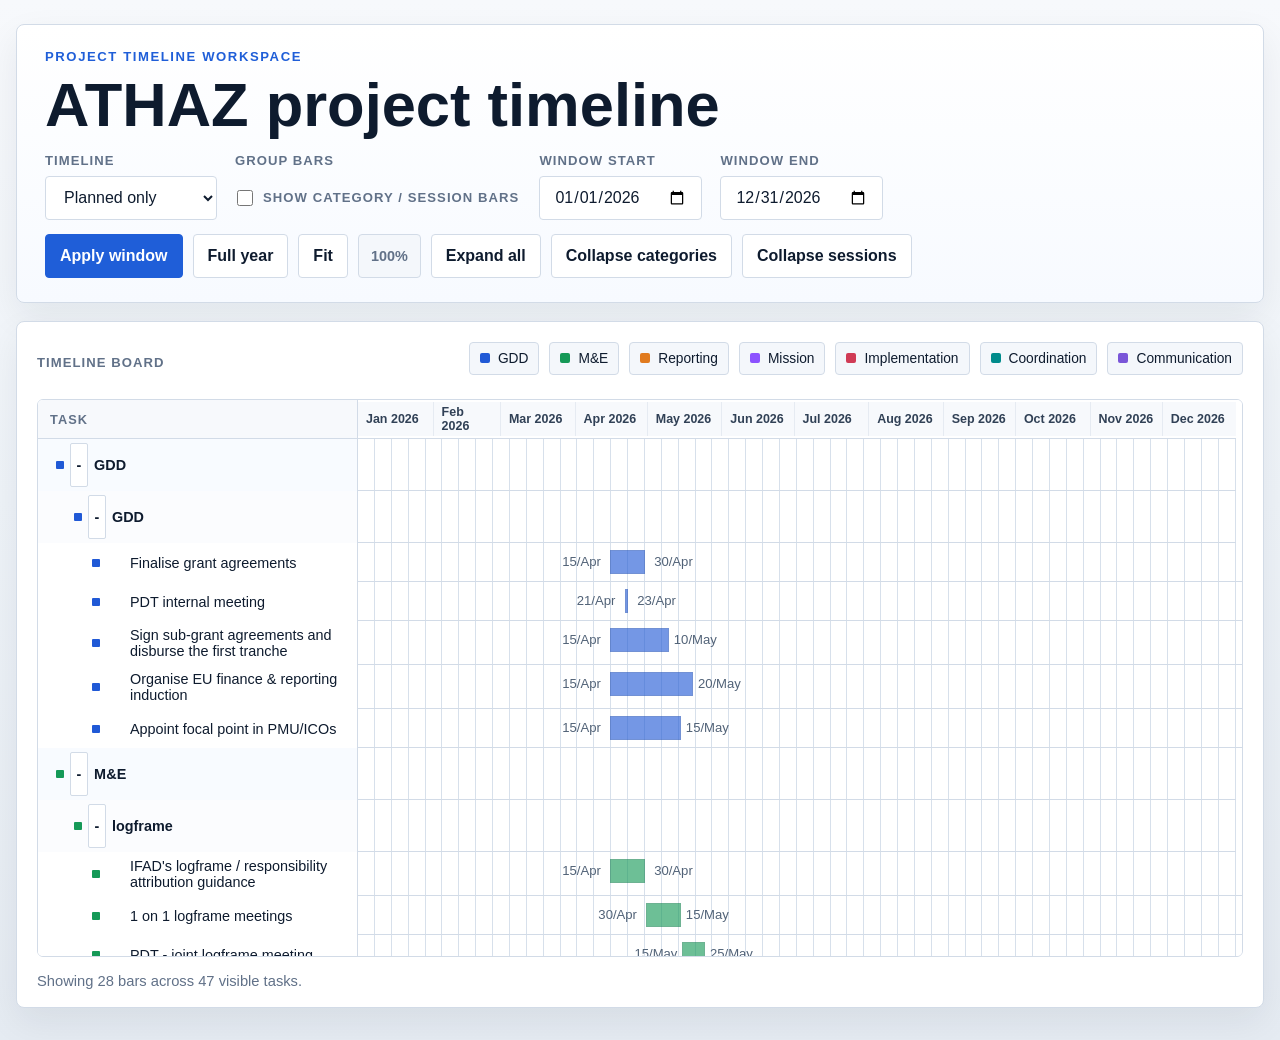
==== web/index.html @ 3be42eca "Initial project setup" ====
<!DOCTYPE html>
<html lang="en">
<head>
  <meta charset="UTF-8">
  <meta name="viewport" content="width=device-width, initial-scale=1.0">
  <title>Collaborative Gantt Manager</title>
  <link rel="stylesheet" href="style.css">
</head>
<body>
  <main class="page-shell">
    <section class="hero">
      <p id="workspace-label" class="eyebrow">Project Timeline Workspace</p>
      <h1 id="project-title">Collaborative Gantt Manager</h1>
      <p id="project-subtitle" class="summary"></p>
      <div class="toolbar">
        <div class="control-group">
          <label for="timeline-mode">Timeline</label>
          <select id="timeline-mode">
            <option value="planned" selected>Planned only</option>
            <option value="actual">Actual only</option>
            <option value="both">Planned + Actual</option>
          </select>
        </div>
        <div class="control-group control-check">
          <label for="show-group-bars">Group Bars</label>
          <label class="check-row">
            <input id="show-group-bars" type="checkbox">
            <span>Show CATEGORY / SESSION bars</span>
          </label>
        </div>
        <div class="control-group">
          <label for="range-start">Window Start</label>
          <input id="range-start" type="date">
        </div>
        <div class="control-group">
          <label for="range-end">Window End</label>
          <input id="range-end" type="date">
        </div>
        <div class="button-group">
          <button id="apply-range" type="button">Apply window</button>
          <button id="reset-range" type="button">Full year</button>
          <button id="zoom-fit" type="button">Fit</button>
          <span id="zoom-level" class="zoom-level">100%</span>
          <button id="expand-all" type="button">Expand all</button>
          <button id="collapse-categories" type="button">Collapse categories</button>
          <button id="collapse-sessions" type="button">Collapse sessions</button>
        </div>
      </div>
    </section>
    <section class="board">
      <div class="board-title">
        <div>
          <p class="board-kicker">Timeline Board</p>
        </div>
        <div id="legend" class="legend"></div>
      </div>
      <div id="gantt" class="gantt-frame"></div>
      <div id="status" class="status"></div>
    </section>
  </main>
  <script src="app.js"></script>
</body>
</html>
---- web/style.css ----
:root {
  --bg: #edf2f8;
  --panel: #ffffff;
  --panel-strong: #f4f7fb;
  --text: #0e1b2e;
  --muted: #617188;
  --accent: #1f5ed8;
  --accent-strong: #173f93;
  --line: #d2dbe7;
  --line-strong: #b8c5d7;
  --shadow: 0 14px 36px rgba(15, 23, 42, 0.07);
}

* {
  box-sizing: border-box;
}

body {
  margin: 0;
  min-height: 100vh;
  font-family: Arial, Helvetica, sans-serif;
  color: var(--text);
  background:
    linear-gradient(180deg, #f7f9fc 0%, #eef3f8 48%, #e5ebf2 100%);
}

.page-shell {
  width: min(1480px, calc(100vw - 32px));
  margin: 24px auto 32px;
  display: grid;
  gap: 18px;
}

.board {
  background: var(--panel);
  border: 1px solid var(--line);
  border-radius: 8px;
  box-shadow: var(--shadow);
}

.hero {
  background: linear-gradient(180deg, #ffffff 0%, #f7faff 100%);
  border: 1px solid var(--line);
  border-radius: 8px;
  box-shadow: var(--shadow);
}

.hero {
  padding: 24px 28px;
}

.eyebrow {
  margin: 0 0 12px;
  text-transform: uppercase;
  letter-spacing: 0.12em;
  color: var(--accent);
  font-size: 0.82rem;
  font-weight: 700;
}

h1 {
  margin: 0;
  font-size: clamp(2rem, 4.8vw, 4rem);
  line-height: 0.96;
}

.summary {
  max-width: 840px;
  color: var(--muted);
  font-size: 1.02rem;
}

.toolbar {
  display: flex;
  flex-wrap: wrap;
  gap: 14px 18px;
  align-items: end;
  margin-top: 18px;
}

.control-group {
  display: grid;
  gap: 8px;
}

.control-group label,
.board-kicker {
  font-size: 0.82rem;
  text-transform: uppercase;
  letter-spacing: 0.08em;
  color: var(--muted);
  font-weight: 700;
}

select,
input,
button {
  border: 1px solid var(--line);
  border-radius: 4px;
  padding: 10px 14px;
  font: inherit;
  background: #fff;
  color: var(--text);
  min-height: 44px;
}

button {
  cursor: pointer;
  font-weight: 600;
  transition: border-color 120ms ease, background-color 120ms ease, color 120ms ease;
}

button:hover,
select:hover,
input:hover {
  border-color: var(--line-strong);
}

#apply-range {
  background: var(--accent);
  border-color: var(--accent);
  color: #fff;
}

#apply-range:hover {
  background: var(--accent-strong);
  border-color: var(--accent-strong);
}

.button-group {
  display: flex;
  flex-wrap: wrap;
  gap: 10px;
  align-items: center;
}

.zoom-level {
  display: inline-flex;
  align-items: center;
  min-height: 44px;
  padding: 0 12px;
  border: 1px solid var(--line);
  border-radius: 4px;
  background: var(--panel-strong);
  color: var(--muted);
  font-size: 0.9rem;
  font-weight: 700;
}

.control-check {
  min-width: 220px;
}

.check-row {
  display: inline-flex;
  align-items: center;
  gap: 10px;
  min-height: 44px;
  padding: 0 2px;
  color: var(--text);
  font-size: 0.95rem;
}

.check-row input {
  width: 16px;
  height: 16px;
  margin: 0;
}

.board {
  padding: 20px 20px 18px;
  overflow: hidden;
  display: grid;
  grid-template-rows: auto minmax(0, 1fr) auto;
  min-height: 72vh;
}

.board-title {
  display: flex;
  justify-content: space-between;
  gap: 20px;
  align-items: start;
  margin-bottom: 16px;
}

.board-title h2 {
  margin: 4px 0 0;
  font-size: 1.3rem;
}

.legend {
  display: flex;
  flex-wrap: wrap;
  gap: 10px;
  justify-content: flex-end;
}

.legend-item {
  display: inline-flex;
  align-items: center;
  gap: 8px;
  padding: 8px 10px;
  border: 1px solid var(--line);
  border-radius: 4px;
  background: var(--panel-strong);
  font-size: 0.86rem;
}

.legend-swatch {
  width: 10px;
  height: 10px;
  border-radius: 2px;
}

.gantt-frame {
  width: 100%;
  overflow: auto;
  border: 1px solid var(--line);
  border-radius: 6px;
  background: #fff;
  min-height: 0;
  max-height: 62vh;
}

.status {
  margin-top: 16px;
  color: var(--muted);
  font-size: 0.92rem;
}

.timeline {
  width: max-content;
  min-width: 100%;
  display: grid;
  gap: 0;
}

.timeline-months,
.timeline-row {
  display: grid;
  grid-template-columns: var(--label-column-width, 320px) max-content;
  gap: 0;
  align-items: stretch;
}

.timeline-task-cell {
  display: flex;
  align-items: center;
  min-height: 38px;
  padding: 6px 12px;
  background: #fff;
  border-right: 1px solid var(--line);
  font-size: 0.9rem;
  min-width: 0;
  position: sticky;
  left: 0;
  z-index: 3;
}

.timeline-header-cell,
.timeline-months-label {
  text-transform: uppercase;
  letter-spacing: 0.08em;
  color: var(--muted);
  font-size: 0.8rem;
  font-weight: 700;
  background: #f7f9fc;
  z-index: 6;
}

.timeline-grid {
  display: grid;
  grid-auto-rows: 38px;
  align-items: center;
  position: relative;
  gap: 0;
  min-width: max-content;
  width: max-content;
}

.timeline-months-grid,
.timeline-row .timeline-grid {
  background: #fff;
}

.timeline-row .timeline-grid {
  background:
    repeating-linear-gradient(
      90deg,
      transparent 0,
      transparent calc(var(--week-column-width, 14px) - 1px),
      #d7e0eb calc(var(--week-column-width, 14px) - 1px),
      #d7e0eb var(--week-column-width, 14px)
    );
}

.timeline-months {
  position: sticky;
  top: 0;
  z-index: 6;
}

.timeline-month-unit,
.timeline-unit-cell {
  border-left: 1px solid #e6ebf2;
  min-width: 44px;
}

.timeline-month-unit {
  min-height: 34px;
  display: flex;
  align-items: center;
  padding: 0 8px;
  font-size: 0.78rem;
  font-weight: 700;
  color: #314156;
  background: #f7f9fc;
}

.timeline-month-unit:first-child,
.timeline-unit-cell:first-child {
  border-left: 0;
}

.timeline-unit-cell.month-boundary,
.timeline-month-unit.month-boundary {
  border-left: 2px solid #b4c0d1;
}

.timeline-row .timeline-grid {
  border-bottom: 1px solid var(--line);
}

.timeline-months .timeline-task-cell,
.timeline-months-grid {
  border-bottom: 1px solid var(--line);
}

.timeline-row:last-child .timeline-task-cell,
.timeline-row:last-child .timeline-grid {
  border-bottom: 0;
}

.timeline-unit-cell {
  grid-row: 1;
  background: transparent;
}

.timeline-bar-wrap {
  grid-row: 1;
  z-index: 1;
  margin: 4px 2px;
  position: relative;
  min-width: 0;
}

.timeline-bar {
  position: absolute;
  top: 50%;
  left: 0;
  right: 0;
  height: 24px;
  transform: translateY(-50%);
  border-radius: 0;
  border: 1px solid rgba(14, 27, 46, 0.16);
}

.timeline-bar.planned-bar {
  opacity: 0.62;
}

.timeline-bar.actual-bar {
  opacity: 1;
  outline: 1px solid rgba(255, 255, 255, 0.24);
}

.timeline-date-label {
  position: absolute;
  top: 50%;
  transform: translateY(-50%);
  font-size: 0.82rem;
  color: #516277;
  line-height: 1;
  white-space: nowrap;
}

.timeline-date-label.start {
  left: -48px;
}

.timeline-date-label.end {
  right: -48px;
  text-align: right;
}

.timeline-row-category .timeline-task-cell {
  font-weight: 700;
  background: #f8fbff;
  min-height: 32px;
  padding-top: 4px;
  padding-bottom: 4px;
}

.timeline-row-session .timeline-task-cell {
  font-weight: 600;
  background: #fbfcfe;
  min-height: 32px;
  padding-top: 4px;
  padding-bottom: 4px;
}

.timeline-row-task .timeline-task-cell {
  font-weight: 500;
}

.task-label {
  display: flex;
  align-items: center;
  gap: 6px;
  min-width: 0;
}

.task-indent {
  display: inline-block;
  flex: 0 0 auto;
}

.task-toggle,
.task-toggle-spacer {
  width: 18px;
  height: 18px;
  display: inline-flex;
  align-items: center;
  justify-content: center;
  border-radius: 2px;
  flex: 0 0 auto;
}

.task-toggle {
  padding: 0;
  border: 1px solid var(--line);
  background: #fff;
  font-weight: 700;
}

.task-name {
  min-width: 0;
  overflow: hidden;
  text-overflow: ellipsis;
}

.category-chip {
  width: 8px;
  height: 8px;
  border-radius: 1px;
  flex: 0 0 auto;
}

.timeline-row-category .task-name {
  letter-spacing: 0.01em;
}

@media (max-width: 960px) {
  .page-shell {
    width: min(100vw - 16px, 1480px);
  }
}

@media (max-width: 720px) {
  .hero,
  .board {
    border-radius: 6px;
  }

  .hero {
    padding: 20px;
  }

  .board-title {
    flex-direction: column;
  }

  .board {
    min-height: 68vh;
  }

  .gantt-frame {
    max-height: 58vh;
  }
}
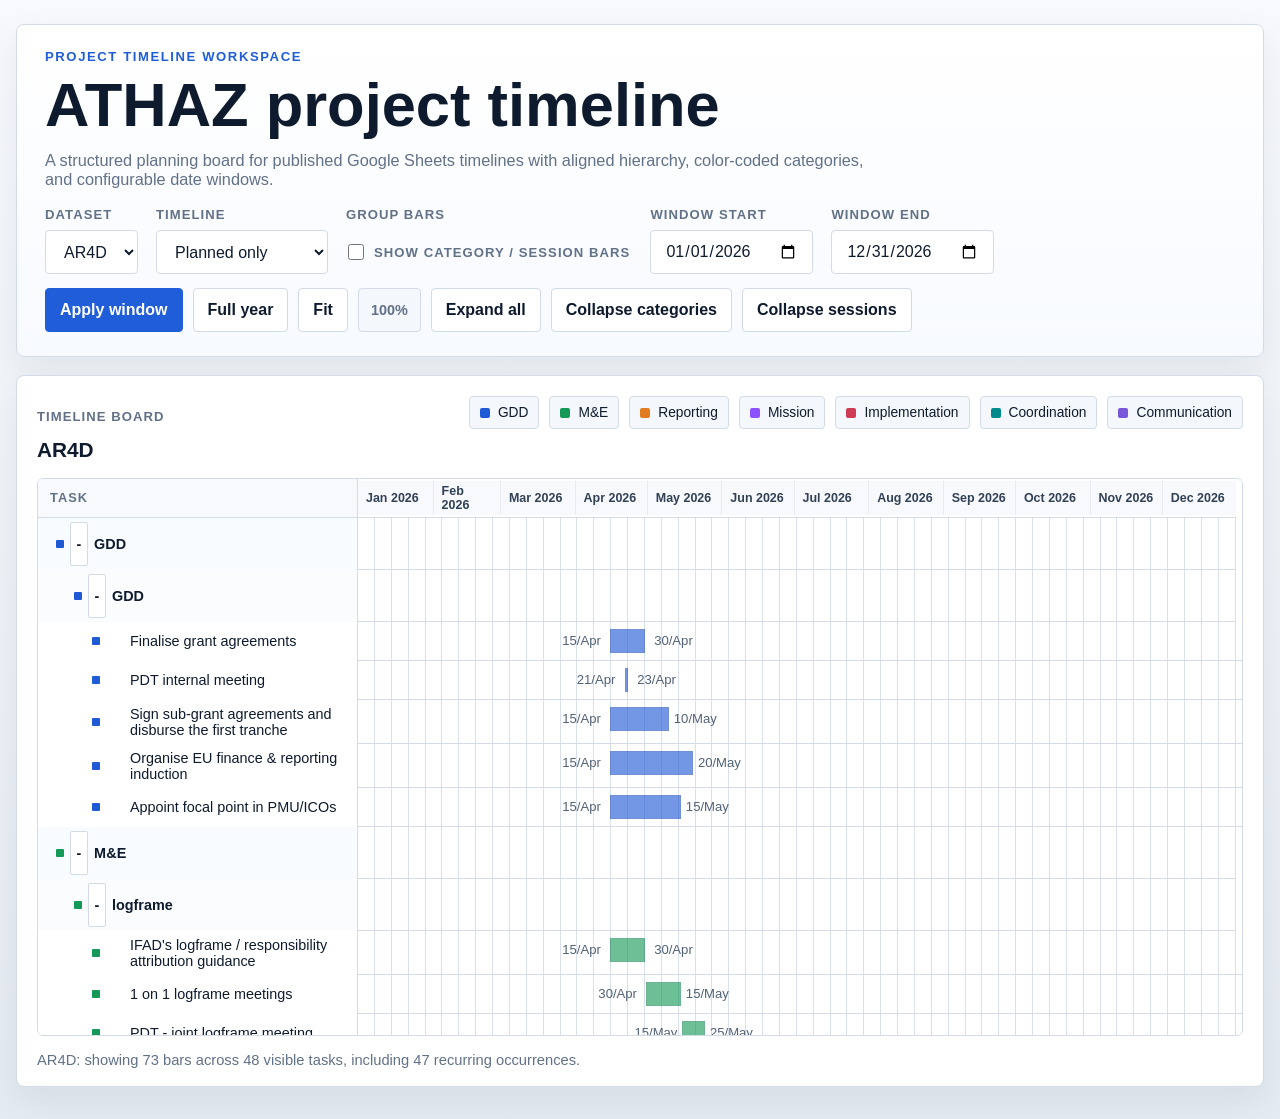
==== commit 046ebd8d: "." ====
--- a/web/index.html
+++ b/web/index.html
@@ -13,6 +13,10 @@
       <h1 id="project-title">Collaborative Gantt Manager</h1>
       <p id="project-subtitle" class="summary"></p>
       <div class="toolbar">
+        <div class="control-group">
+          <label for="dataset-select">Dataset</label>
+          <select id="dataset-select"></select>
+        </div>
         <div class="control-group">
           <label for="timeline-mode">Timeline</label>
           <select id="timeline-mode">
@@ -51,6 +55,7 @@
       <div class="board-title">
         <div>
           <p class="board-kicker">Timeline Board</p>
+          <h2 id="board-title">AR4D</h2>
         </div>
         <div id="legend" class="legend"></div>
       </div>
--- a/web/style.css
+++ b/web/style.css
@@ -374,6 +374,18 @@
   outline: 1px solid rgba(255, 255, 255, 0.24);
 }
 
+.timeline-bar.recurring-bar {
+  background-image:
+    repeating-linear-gradient(
+      135deg,
+      rgba(255, 255, 255, 0.34) 0,
+      rgba(255, 255, 255, 0.34) 6px,
+      rgba(255, 255, 255, 0.08) 6px,
+      rgba(255, 255, 255, 0.08) 12px
+    );
+  border-style: dashed;
+}
+
 .timeline-date-label {
   position: absolute;
   top: 50%;
@@ -449,6 +461,20 @@
   text-overflow: ellipsis;
 }
 
+.task-badge {
+  display: inline-flex;
+  align-items: center;
+  padding: 2px 7px;
+  border: 1px solid #c6d2e4;
+  border-radius: 999px;
+  background: #f4f8ff;
+  color: #35527e;
+  font-size: 0.72rem;
+  font-weight: 700;
+  text-transform: uppercase;
+  letter-spacing: 0.06em;
+}
+
 .category-chip {
   width: 8px;
   height: 8px;
@@ -460,6 +486,10 @@
   letter-spacing: 0.01em;
 }
 
+.timeline-row-recurring .timeline-task-cell {
+  background: #fcfdff;
+}
+
 @media (max-width: 960px) {
   .page-shell {
     width: min(100vw - 16px, 1480px);
